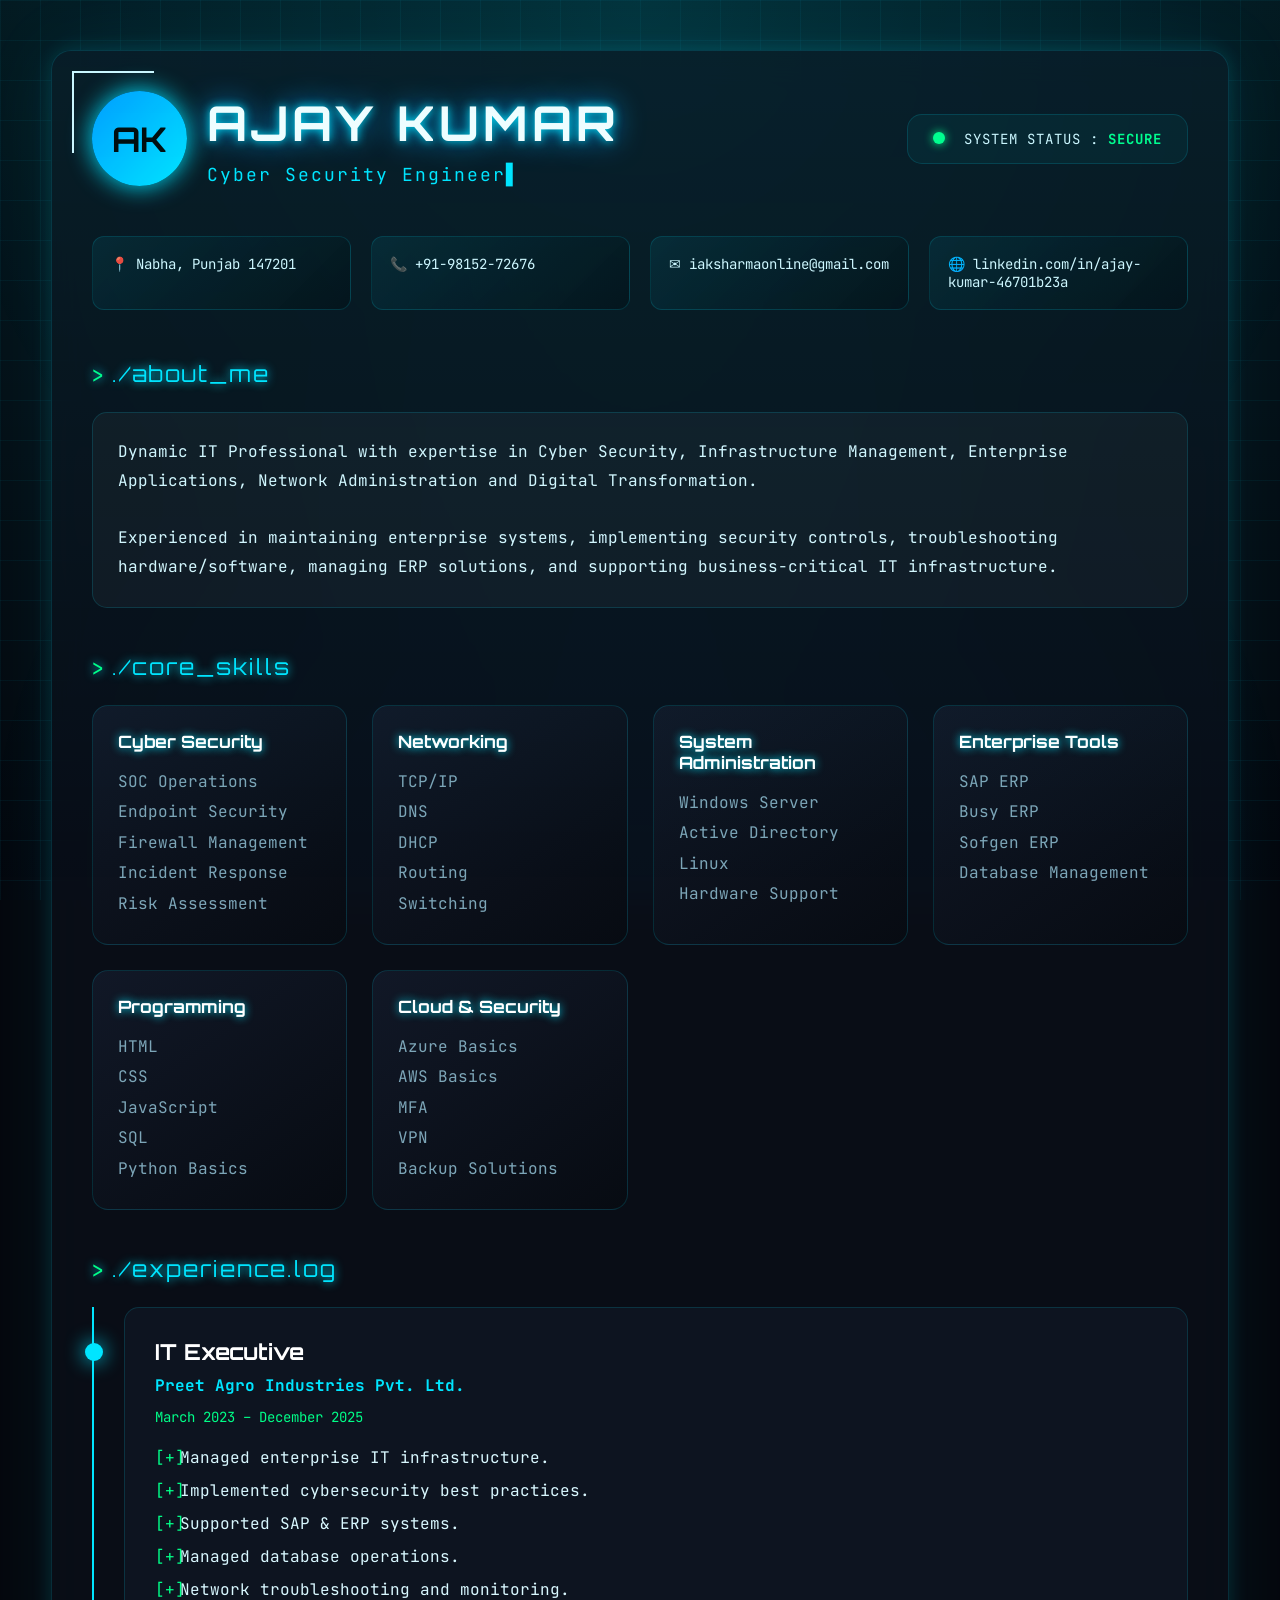
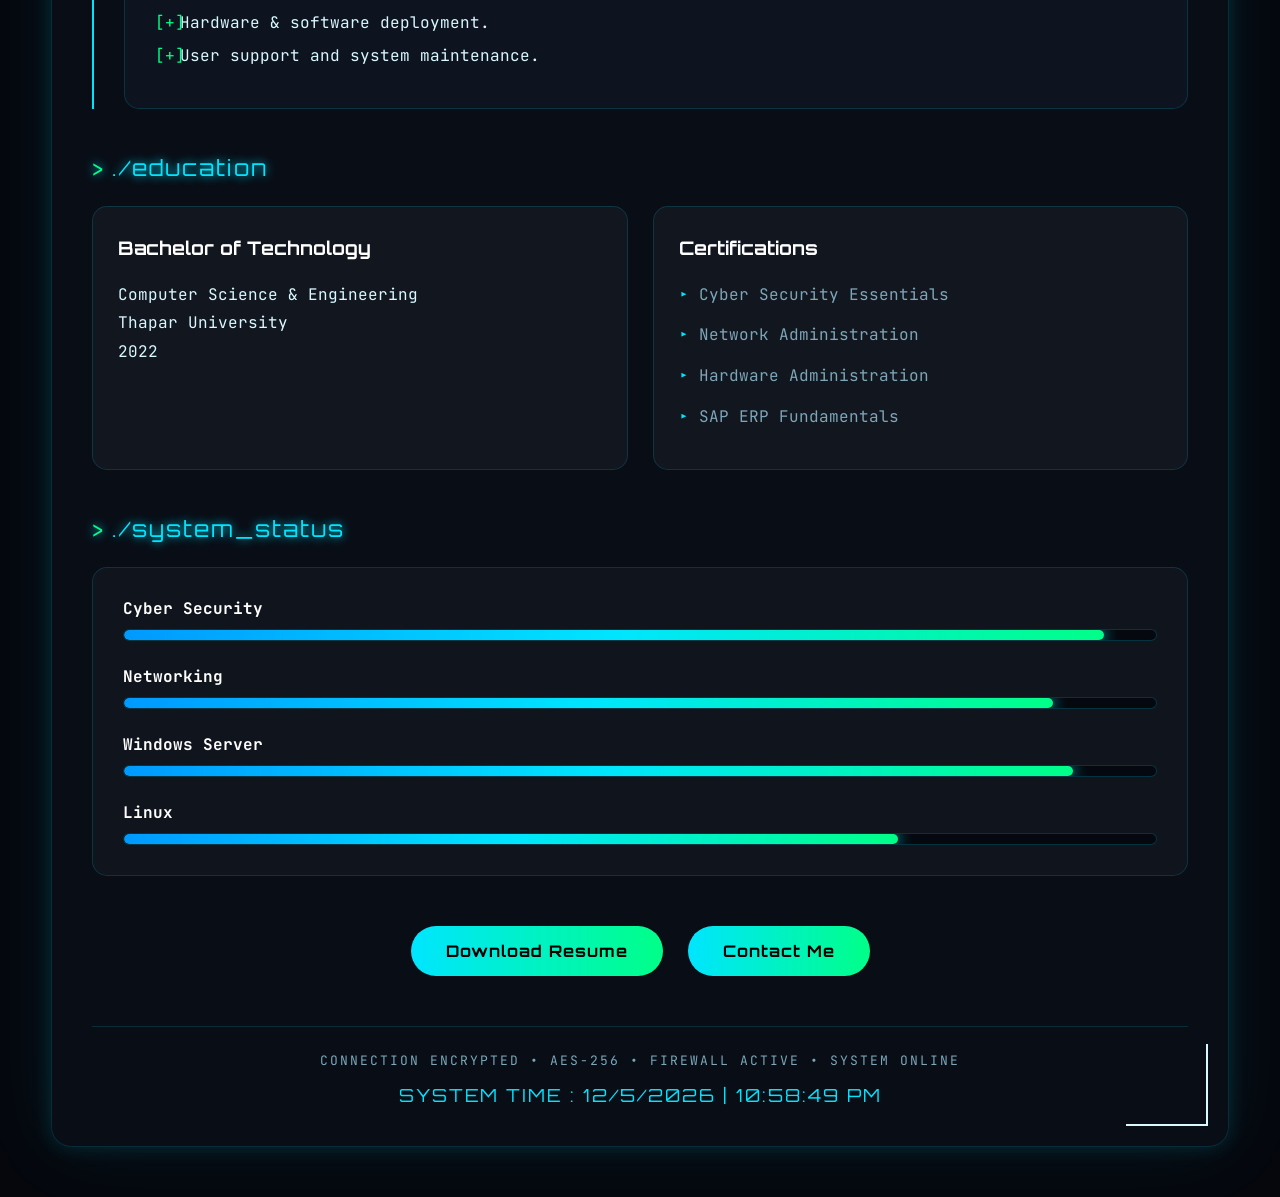
==== index.html @ 98487a0b "Rename Akwebsite.html to index.html" ====
<!DOCTYPE html>
<html lang="en">

<head>
    <meta charset="UTF-8">
    <meta name="viewport" content="width=device-width, initial-scale=1.0">

    <title>Ajay Kumar | Cyber Security Portfolio</title>

    <link rel="preconnect" href="https://fonts.googleapis.com">
    <link rel="preconnect" href="https://fonts.gstatic.com" crossorigin>

    <link href="https://fonts.googleapis.com/css2?family=Orbitron:wght@400;600;700;800&family=JetBrains+Mono:wght@300;400;500;700&display=swap"
        rel="stylesheet">

    <link rel="stylesheet" href="style.css">
</head>

<body>

    <div class="grid-bg"></div>

    <div class="scanline"></div>

    <div class="container">

        <!-- Header -->

        <header>

            <div class="profile">

                <div class="avatar">
                    AK
                </div>

                <div>

                    <h1>AJAY KUMAR</h1>

                    <h2 class="typing">
                        Cyber Security Engineer | System Administrator | IT Professional
                    </h2>

                </div>

            </div>

            <div class="status">

                <span class="online"></span>

                SYSTEM STATUS :
                <span class="secure">
                    SECURE
                </span>

            </div>

        </header>

        <!-- Contact -->

        <section class="contact">

            <div class="card">
                📍 Nabha, Punjab 147201
            </div>

            <div class="card">
                📞 +91-98152-72676
            </div>

            <div class="card">
                ✉ iaksharmaonline@gmail.com
            </div>

            <div class="card">
                🌐 linkedin.com/in/ajay-kumar-46701b23a
            </div>

        </section>

        <!-- About -->

        <section>

            <div class="section-title">

                > ./about_me

            </div>

            <div class="glass">

                <p>

                    Dynamic IT Professional with expertise in Cyber Security,
                    Infrastructure Management, Enterprise Applications,
                    Network Administration and Digital Transformation.

                </p>

                <br>

                <p>

                    Experienced in maintaining enterprise systems,
                    implementing security controls,
                    troubleshooting hardware/software,
                    managing ERP solutions,
                    and supporting business-critical IT infrastructure.

                </p>

            </div>

        </section>

        <!-- Skills -->

        <section>

            <div class="section-title">

                > ./core_skills

            </div>

            <div class="skills">

                <div class="skill-box">

                    <h3>Cyber Security</h3>

                    <p>

                        SOC Operations<br>
                        Endpoint Security<br>
                        Firewall Management<br>
                        Incident Response<br>
                        Risk Assessment

                    </p>

                </div>

                <div class="skill-box">

                    <h3>Networking</h3>

                    <p>

                        TCP/IP<br>
                        DNS<br>
                        DHCP<br>
                        Routing<br>
                        Switching

                    </p>

                </div>

                <div class="skill-box">

                    <h3>System Administration</h3>

                    <p>

                        Windows Server<br>
                        Active Directory<br>
                        Linux<br>
                        Hardware Support

                    </p>

                </div>

                <div class="skill-box">

                    <h3>Enterprise Tools</h3>

                    <p>

                        SAP ERP<br>
                        Busy ERP<br>
                        Sofgen ERP<br>
                        Database Management

                    </p>

                </div>

                <div class="skill-box">

                    <h3>Programming</h3>

                    <p>

                        HTML<br>
                        CSS<br>
                        JavaScript<br>
                        SQL<br>
                        Python Basics

                    </p>

                </div>

                <div class="skill-box">

                    <h3>Cloud & Security</h3>

                    <p>

                        Azure Basics<br>
                        AWS Basics<br>
                        MFA<br>
                        VPN<br>
                        Backup Solutions

                    </p>

                </div>

            </div>

        </section>

        <!-- Experience -->

        <section>

            <div class="section-title">

                > ./experience.log

            </div>

            <div class="timeline">

                <div class="timeline-box">

                    <h3>
                        IT Executive
                    </h3>

                    <h4>
                        Preet Agro Industries Pvt. Ltd.
                    </h4>

                    <span>
                        March 2023 – December 2025
                    </span>

                    <ul>

                        <li>
                            Managed enterprise IT infrastructure.
                        </li>

                        <li>
                            Implemented cybersecurity best practices.
                        </li>

                        <li>
                            Supported SAP & ERP systems.
                        </li>

                        <li>
                            Managed database operations.
                        </li>

                        <li>
                            Network troubleshooting and monitoring.
                        </li>

                        <li>
                            Hardware & software deployment.
                        </li>

                        <li>
                            User support and system maintenance.
                        </li>

                    </ul>

                </div>

            </div>

        </section>

        <!-- Education -->

        <section>

            <div class="section-title">

                > ./education

            </div>

            <div class="edu-grid">

                <div class="glass">

                    <h3>

                        Bachelor of Technology

                    </h3>

                    <p>

                        Computer Science & Engineering

                    </p>

                    <p>

                        Thapar University

                    </p>

                    <p>

                        2022

                    </p>

                </div>

                <div class="glass">

                    <h3>

                        Certifications

                    </h3>

                    <ul>

                        <li>
                            Cyber Security Essentials
                        </li>

                        <li>
                            Network Administration
                        </li>

                        <li>
                            Hardware Administration
                        </li>

                        <li>
                            SAP ERP Fundamentals
                        </li>

                    </ul>

                </div>

            </div>

        </section>

        <!-- Progress -->

        <section>

            <div class="section-title">

                > ./system_status

            </div>

            <div class="progress-box">

                <div class="progress-item">

                    <span>Cyber Security</span>

                    <div class="bar">
                        <div class="fill w95"></div>
                    </div>

                </div>

                <div class="progress-item">

                    <span>Networking</span>

                    <div class="bar">
                        <div class="fill w90"></div>
                    </div>

                </div>

                <div class="progress-item">

                    <span>Windows Server</span>

                    <div class="bar">
                        <div class="fill w92"></div>
                    </div>

                </div>

                <div class="progress-item">

                    <span>Linux</span>

                    <div class="bar">
                        <div class="fill w75"></div>
                    </div>

                </div>

            </div>

        </section>

        <!-- Buttons -->

        <section class="buttons">

            <a href="F:\AK\website\Akresume.jpeg" class="btn">
                Download Resume
            </a>

            <a href="mailto:iaksharmaonline@gmail.com" class="btn">
                Contact Me
            </a>

        </section>

        <!-- Footer -->

        <footer>

            <p>

                CONNECTION ENCRYPTED • AES-256 • FIREWALL ACTIVE • SYSTEM ONLINE

            </p>

            <div id="clock">

                Loading...

            </div>

        </footer>

    </div>

    <script src="script.js"></script>

</body>

</html>
---- style.css ----
/* ===============================
   CYBER SECURITY PORTFOLIO
   PART 2A
================================= */

@import url('https://fonts.googleapis.com/css2?family=Orbitron:wght@400;600;700;800&family=JetBrains+Mono:wght@300;400;500;700&display=swap');

:root{

--bg:#05070d;
--bg2:#090d15;
--panel:#0f1622;
--panel2:#111b2d;

--cyan:#00e5ff;
--blue:#0099ff;
--green:#00ff88;
--red:#ff3b5f;
--yellow:#ffd54a;

--text:#d9f8ff;
--text2:#7da6b8;

--border:rgba(0,229,255,.15);

}

*{

margin:0;
padding:0;
box-sizing:border-box;

}

html{

scroll-behavior:smooth;

}

body{

background:var(--bg);

font-family:'JetBrains Mono',monospace;

color:var(--text);

overflow-x:hidden;

}

/*=========================
BACKGROUND GRID
=========================*/

.grid-bg{

position:fixed;

top:0;
left:0;

width:100%;
height:100%;

background-image:

linear-gradient(rgba(0,229,255,.05) 1px, transparent 1px),

linear-gradient(90deg, rgba(0,229,255,.05) 1px, transparent 1px);

background-size:40px 40px;

z-index:-2;

}

/*=========================
GLOW EFFECT
=========================*/

.grid-bg::before{

content:"";

position:absolute;

width:100%;
height:100%;

background:

radial-gradient(circle at top,#00e5ff22,transparent 65%),

radial-gradient(circle at bottom,#0099ff22,transparent 60%);

animation:pulse 8s ease infinite;

}

@keyframes pulse{

0%{

opacity:.3;

}

50%{

opacity:.8;

}

100%{

opacity:.3;

}

}

/*=========================
SCAN LINE
=========================*/

.scanline{

position:fixed;

top:-100%;

left:0;

width:100%;

height:200%;

background:

linear-gradient(

transparent,

rgba(0,229,255,.08),

transparent

);

animation:scan 6s linear infinite;

pointer-events:none;

z-index:999;

}

@keyframes scan{

100%{

transform:translateY(100%);

}

}

/*=========================
CONTAINER
=========================*/

.container{

width:92%;

max-width:1200px;

margin:50px auto;

padding:40px;

background:rgba(10,15,25,.80);

backdrop-filter:blur(18px);

border:1px solid var(--border);

border-radius:20px;

box-shadow:

0 0 20px rgba(0,229,255,.15),

0 0 80px rgba(0,229,255,.08);

}

/*=========================
HEADER
=========================*/

header{

display:flex;

justify-content:space-between;

align-items:center;

flex-wrap:wrap;

gap:20px;

margin-bottom:50px;

}

.profile{

display:flex;

align-items:center;

gap:20px;

}

.avatar{

width:95px;

height:95px;

border-radius:50%;

background:linear-gradient(135deg,#0099ff,#00e5ff);

display:flex;

align-items:center;

justify-content:center;

font-family:'Orbitron';

font-size:34px;

font-weight:bold;

color:#000;

box-shadow:

0 0 25px #00e5ff;

}

h1{

font-family:'Orbitron';

font-size:48px;

letter-spacing:4px;

color:white;

text-shadow:

0 0 10px #00e5ff,

0 0 30px #0099ff;

}

.typing{

margin-top:10px;

font-size:18px;

font-weight:400;

color:var(--cyan);

letter-spacing:2px;

}

.typing::after{

content:"▋";

animation:blink .8s infinite;

}

@keyframes blink{

50%{

opacity:0;

}

}
/*=========================
STATUS PANEL
=========================*/

.status{

padding:15px 25px;

border:1px solid var(--border);

border-radius:15px;

background:rgba(0,229,255,.05);

font-size:14px;

letter-spacing:1px;

}

.online{

display:inline-block;

width:12px;

height:12px;

background:var(--green);

border-radius:50%;

margin-right:10px;

box-shadow:

0 0 10px var(--green);

animation:statusPulse 1.5s infinite;

}

@keyframes statusPulse{

50%{

opacity:.3;

}

}

.secure{

color:var(--green);

font-weight:bold;

}


/*=========================
CONTACT SECTION
=========================*/

.contact{

display:grid;

grid-template-columns:

repeat(auto-fit,minmax(220px,1fr));

gap:20px;

margin-bottom:50px;

}


.card{

padding:18px;

background:

linear-gradient(

135deg,

rgba(0,229,255,.08),

rgba(0,0,0,.3)

);

border:1px solid var(--border);

border-radius:12px;

transition:.4s;

font-size:14px;

}


.card:hover{

transform:translateY(-5px);

border-color:var(--cyan);

box-shadow:

0 0 20px rgba(0,229,255,.35);

color:white;

}


/*=========================
SECTION TITLE
=========================*/

.section-title{

font-family:'Orbitron';

font-size:22px;

color:var(--cyan);

margin:45px 0 25px;

letter-spacing:2px;

text-shadow:

0 0 10px var(--cyan);

}


.section-title::first-letter{

color:var(--green);

}


/*=========================
GLASS BOX
=========================*/

.glass{

background:

rgba(255,255,255,.04);

border:

1px solid var(--border);

padding:25px;

border-radius:15px;

line-height:1.8;

transition:.4s;

}


.glass:hover{

background:

rgba(0,229,255,.06);

box-shadow:

0 0 25px rgba(0,229,255,.18);

}


/*=========================
SKILLS GRID
=========================*/


.skills{

display:grid;

grid-template-columns:

repeat(auto-fit,minmax(250px,1fr));

gap:25px;

}


.skill-box{

background:

linear-gradient(

145deg,

#111827,

#070b12

);

padding:25px;

border-radius:16px;

border:

1px solid var(--border);

position:relative;

overflow:hidden;

transition:.4s;

}


.skill-box::before{

content:"";

position:absolute;

top:0;

left:-100%;

width:100%;

height:2px;

background:

linear-gradient(

90deg,

transparent,

var(--cyan),

transparent

);

transition:.5s;

}


.skill-box:hover::before{

left:100%;

}


.skill-box:hover{

transform:translateY(-8px);

box-shadow:

0 0 30px rgba(0,229,255,.25);

}


.skill-box h3{

font-family:'Orbitron';

font-size:17px;

color:white;

margin-bottom:15px;

text-shadow:

0 0 8px var(--cyan);

}


.skill-box p{

color:var(--text2);

line-height:1.9;

}


/*=========================
EXPERIENCE TIMELINE
=========================*/


.timeline{

border-left:

2px solid var(--cyan);

padding-left:30px;

}


.timeline-box{

background:

rgba(15,22,34,.9);

padding:30px;

border-radius:15px;

border:

1px solid var(--border);

position:relative;

}


.timeline-box::before{

content:"";

position:absolute;

left:-40px;

top:35px;

width:18px;

height:18px;

background:var(--cyan);

border-radius:50%;

box-shadow:

0 0 20px var(--cyan);

}


.timeline-box h3{

font-family:'Orbitron';

font-size:22px;

color:white;

}


.timeline-box h4{

color:var(--cyan);

margin:10px 0;

}


.timeline-box span{

color:var(--green);

font-size:14px;

}


.timeline-box ul{

margin-top:20px;

}


.timeline-box li{

margin:12px 0;

list-style:none;

padding-left:25px;

position:relative;

}


.timeline-box li::before{

content:"[+]";

position:absolute;

left:0;

color:var(--green);

}


/*=========================
EDUCATION GRID
=========================*/


.edu-grid{

display:grid;

grid-template-columns:

repeat(auto-fit,minmax(300px,1fr));

gap:25px;

}


.edu-grid h3{

font-family:'Orbitron';

color:white;

margin-bottom:15px;

}


.edu-grid li{

list-style:none;

margin:12px 0;

color:var(--text2);

}


.edu-grid li::before{

content:"▸ ";

color:var(--cyan);

}
/*=========================
SYSTEM STATUS BARS
=========================*/

.progress-box{

display:grid;

gap:25px;

background:

rgba(255,255,255,.03);

padding:30px;

border-radius:15px;

border:1px solid var(--border);

}


.progress-item span{

display:block;

margin-bottom:10px;

color:white;

font-weight:bold;

}


.bar{

width:100%;

height:12px;

background:#05080f;

border-radius:20px;

overflow:hidden;

border:1px solid rgba(0,229,255,.2);

}


.fill{

height:100%;

background:

linear-gradient(

90deg,

#0099ff,

#00e5ff,

#00ff88

);

box-shadow:

0 0 15px var(--cyan);

border-radius:20px;

animation:load 2s ease;

}


.w95{

width:95%;

}


.w90{

width:90%;

}


.w92{

width:92%;

}


.w75{

width:75%;

}


@keyframes load{

from{

width:0;

}

}



/*=========================
BUTTONS
=========================*/


.buttons{

display:flex;

justify-content:center;

gap:25px;

margin:50px 0;

flex-wrap:wrap;

}


.btn{

padding:15px 35px;

border-radius:30px;

text-decoration:none;

font-family:'Orbitron';

letter-spacing:1px;

color:#000;

background:

linear-gradient(

90deg,

var(--cyan),

var(--green)

);

transition:.4s;

font-weight:bold;

position:relative;

overflow:hidden;

}


.btn:hover{

transform:translateY(-5px);

box-shadow:

0 0 20px var(--cyan),

0 0 40px var(--green);

}



/*=========================
FOOTER
=========================*/


footer{

margin-top:40px;

padding-top:25px;

border-top:

1px solid var(--border);

text-align:center;

color:var(--text2);

letter-spacing:2px;

font-size:13px;

}


#clock{

margin-top:15px;

color:var(--cyan);

font-family:'Orbitron';

font-size:18px;

}


/*=========================
CYBER CORNER EFFECT
=========================*/


.container::before,

.container::after{

content:"";

position:absolute;

width:80px;

height:80px;

border-color:var(--cyan);

}


.container::before{

top:20px;

left:20px;

border-top:2px solid;

border-left:2px solid;

}


.container::after{

bottom:20px;

right:20px;

border-right:2px solid;

border-bottom:2px solid;

}



/*=========================
CUSTOM SCROLLBAR
=========================*/


::-webkit-scrollbar{

width:10px;

}


::-webkit-scrollbar-track{

background:#05070d;

}


::-webkit-scrollbar-thumb{

background:

linear-gradient(

var(--cyan),

var(--blue)

);

border-radius:20px;

}



/*=========================
MOBILE RESPONSIVE
=========================*/


@media(max-width:900px){


.container{

width:95%;

padding:25px;

margin:25px auto;

}


header{

flex-direction:column;

align-items:flex-start;

}


.profile{

flex-direction:column;

align-items:flex-start;

}


h1{

font-size:34px;

}


.typing{

font-size:14px;

}


.timeline{

padding-left:20px;

}



}



@media(max-width:600px){


.avatar{

width:75px;

height:75px;

font-size:25px;

}


h1{

font-size:28px;

letter-spacing:2px;

}


.section-title{

font-size:17px;

}


.card{

font-size:13px;

}


.skill-box{

padding:20px;

}


.btn{

width:100%;

text-align:center;

}


.timeline-box{

padding:20px;

}


.timeline-box::before{

left:-31px;

}



}



/*=========================
CYBER TEXT EFFECT
=========================*/


h1:hover{

animation:glitch .3s infinite;

}


@keyframes glitch{


0%{

transform:translate(0);

}


25%{

transform:translate(2px,-2px);

}


50%{

transform:translate(-2px,2px);

}


100%{

transform:translate(0);

}


}



/*=========================
SELECTION COLOR
=========================*/


::selection{

background:var(--cyan);

color:#000;

}
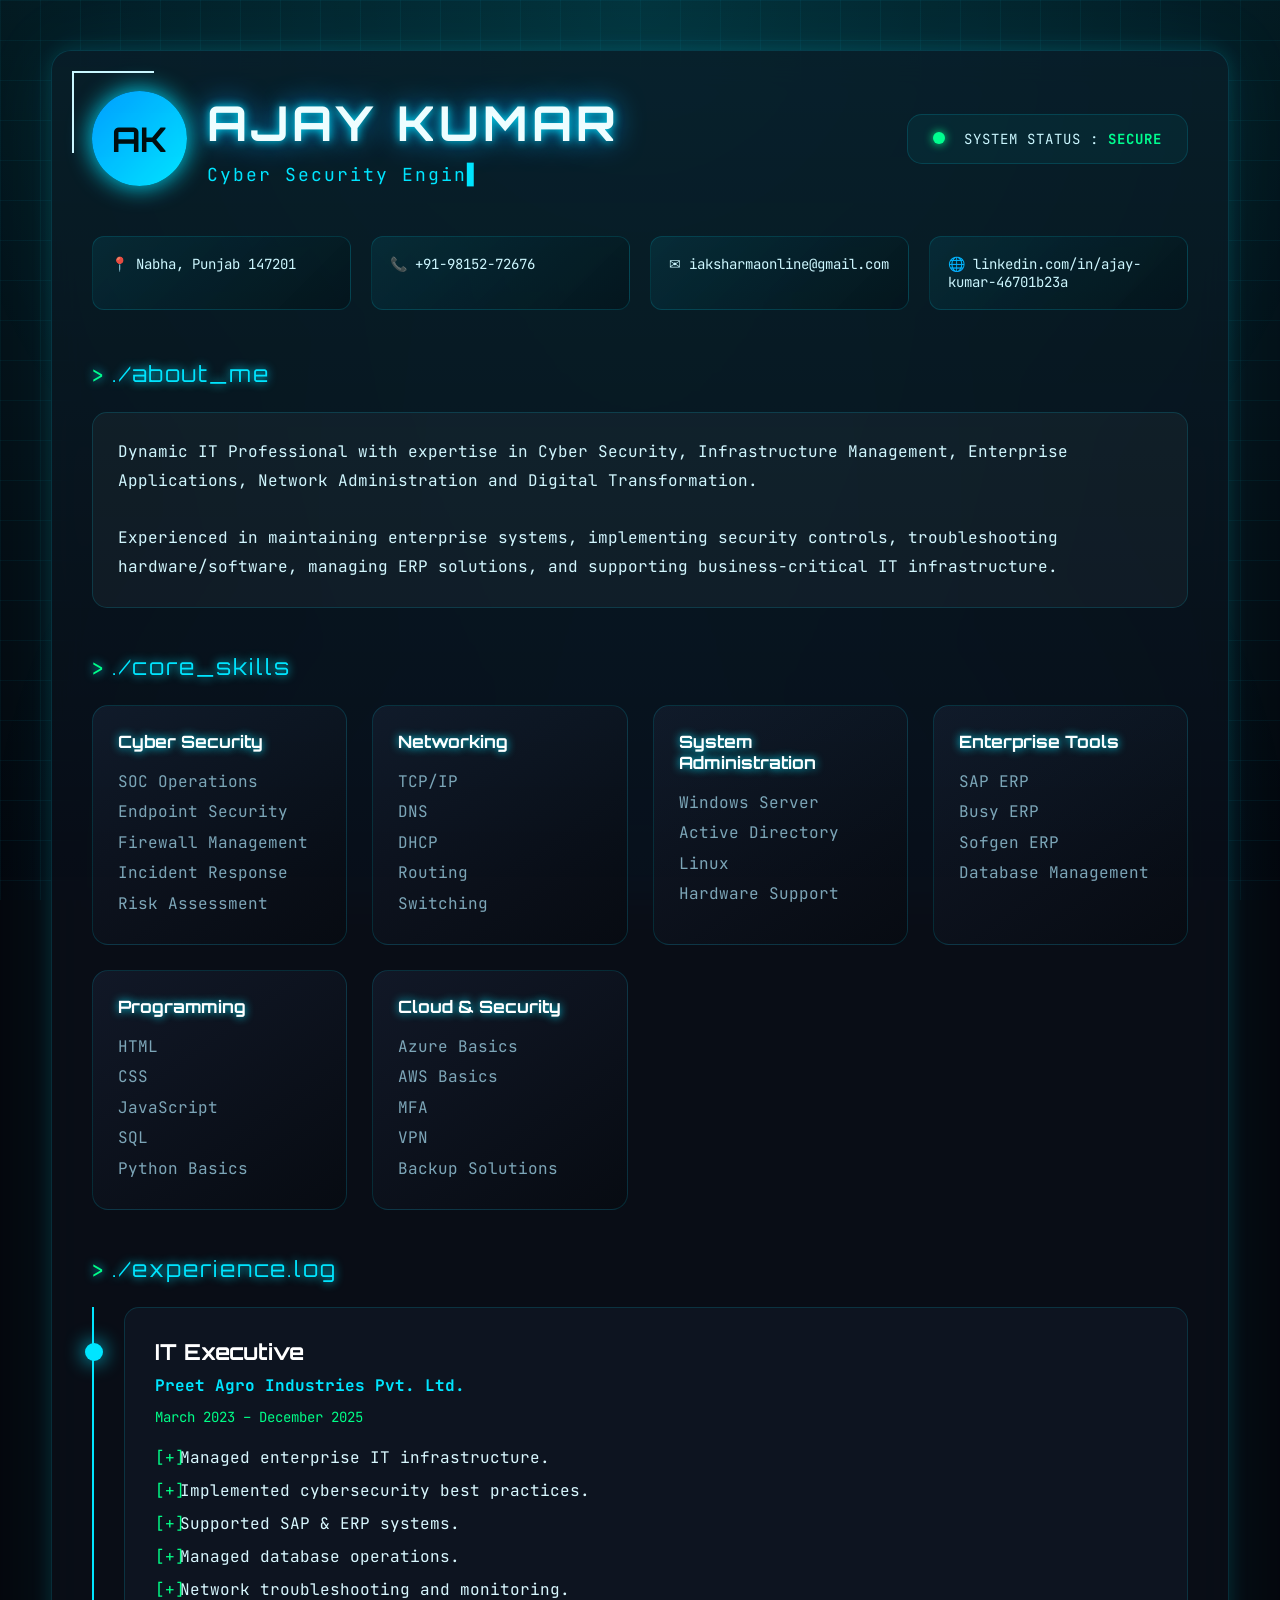
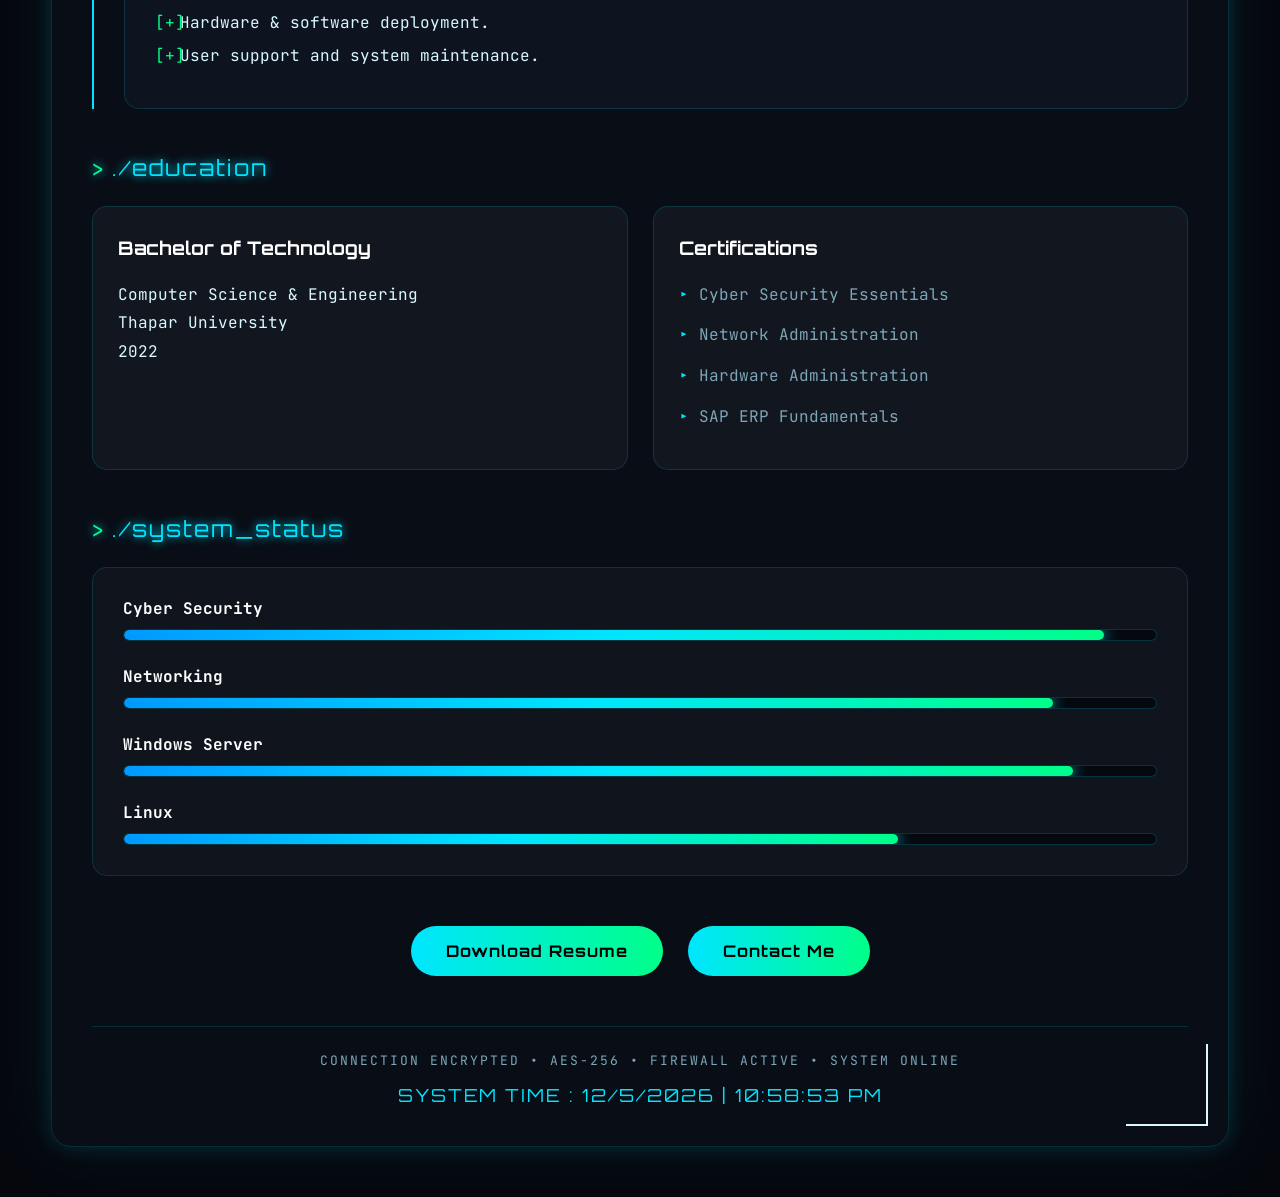
==== commit bb99a615: "Update index.html" ====
--- a/index.html
+++ b/index.html
@@ -425,7 +425,7 @@
 
         <section class="buttons">
 
-            <a href="F:\AK\website\Akresume.jpeg" class="btn">
+            <a href="Akresume.jpeg" class="btn">
                 Download Resume
             </a>
 
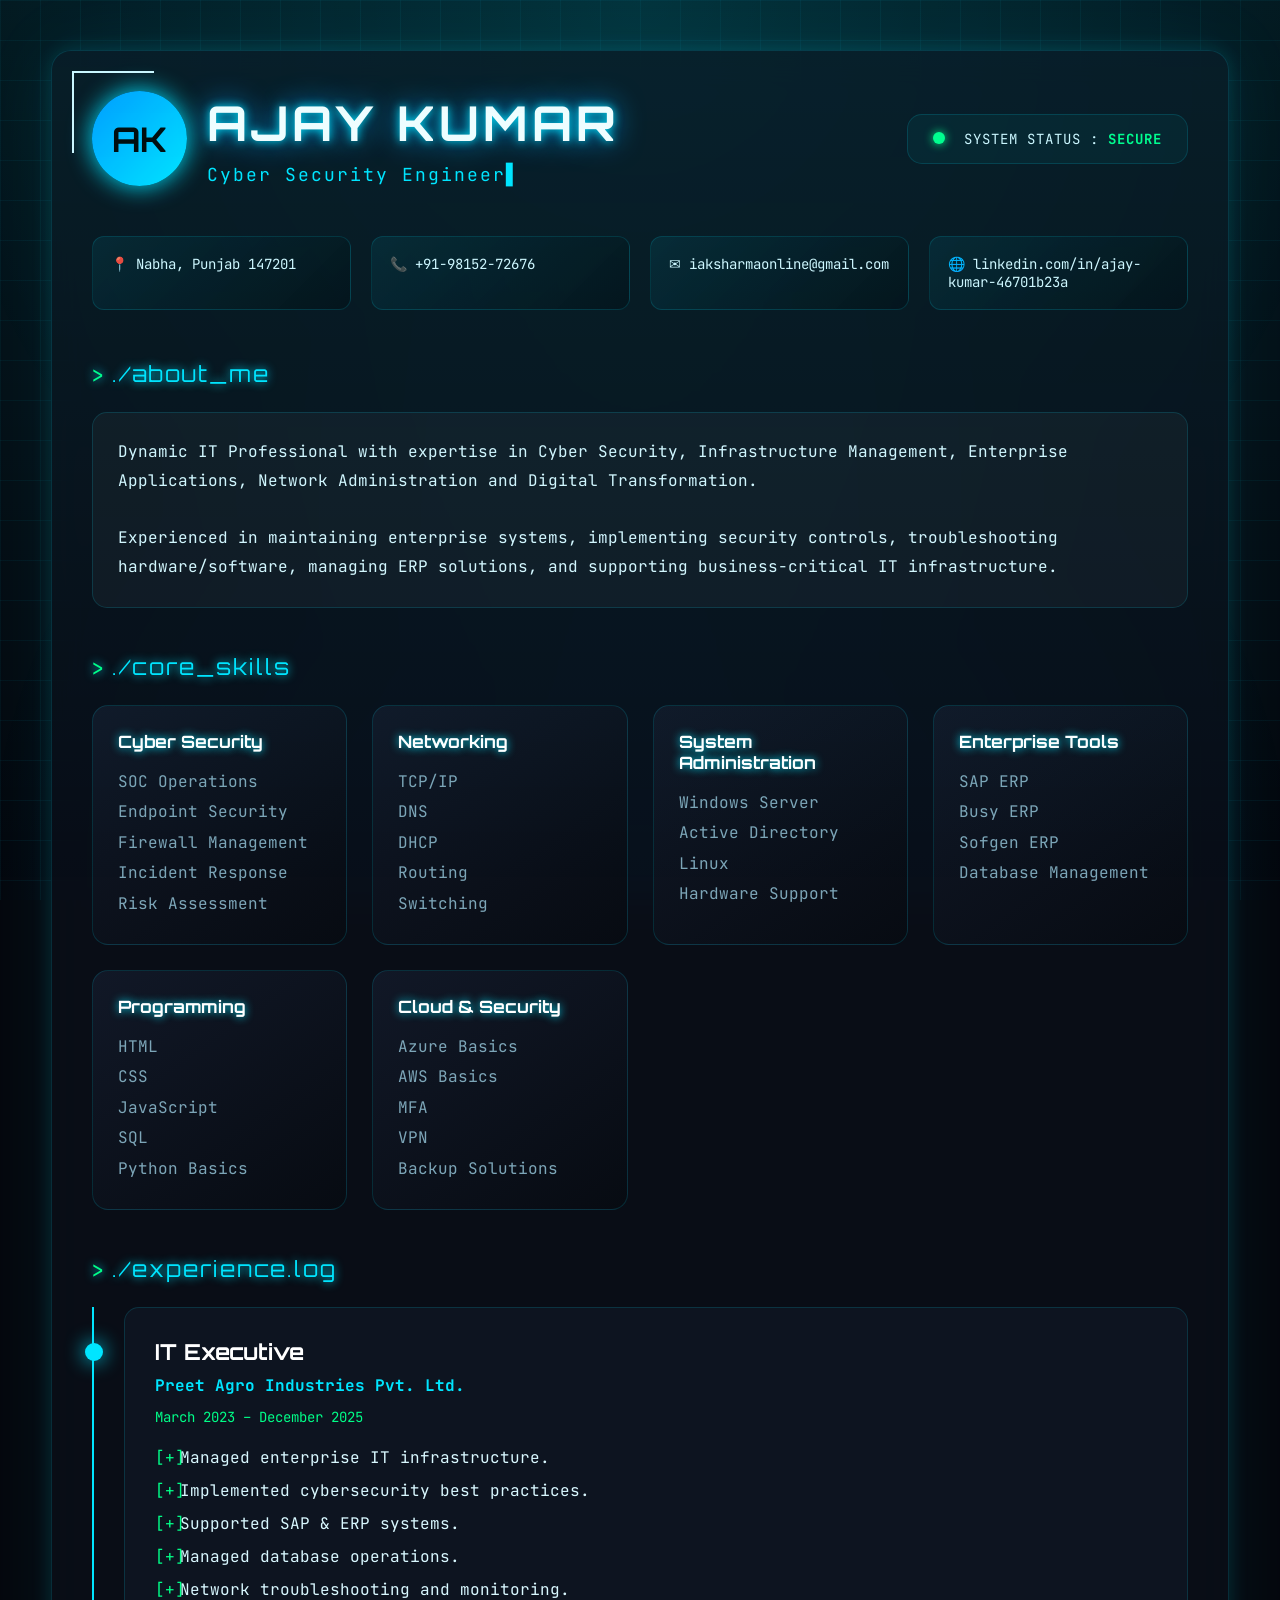
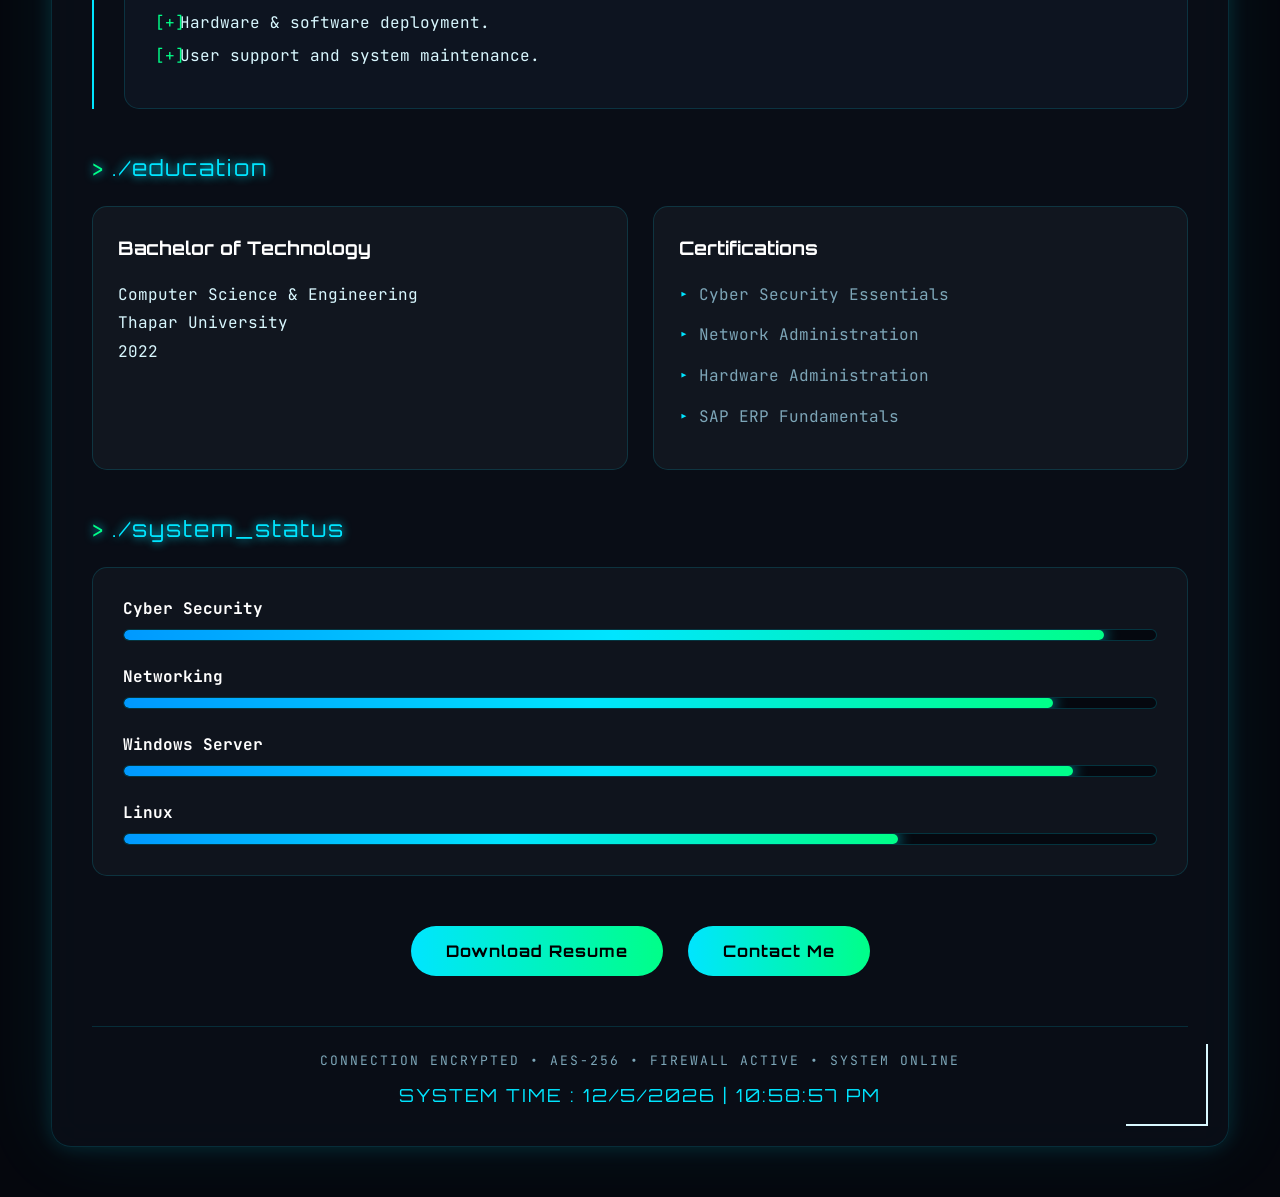
==== commit 33ebf835: "Update index.html" ====
--- a/index.html
+++ b/index.html
@@ -425,7 +425,7 @@
 
         <section class="buttons">
 
-            <a href="Akresume.jpeg" class="btn">
+            <a href="Akresume.jpeg" class="btn" target="_blank" rel="noopener noreferrer">
                 Download Resume
             </a>
 
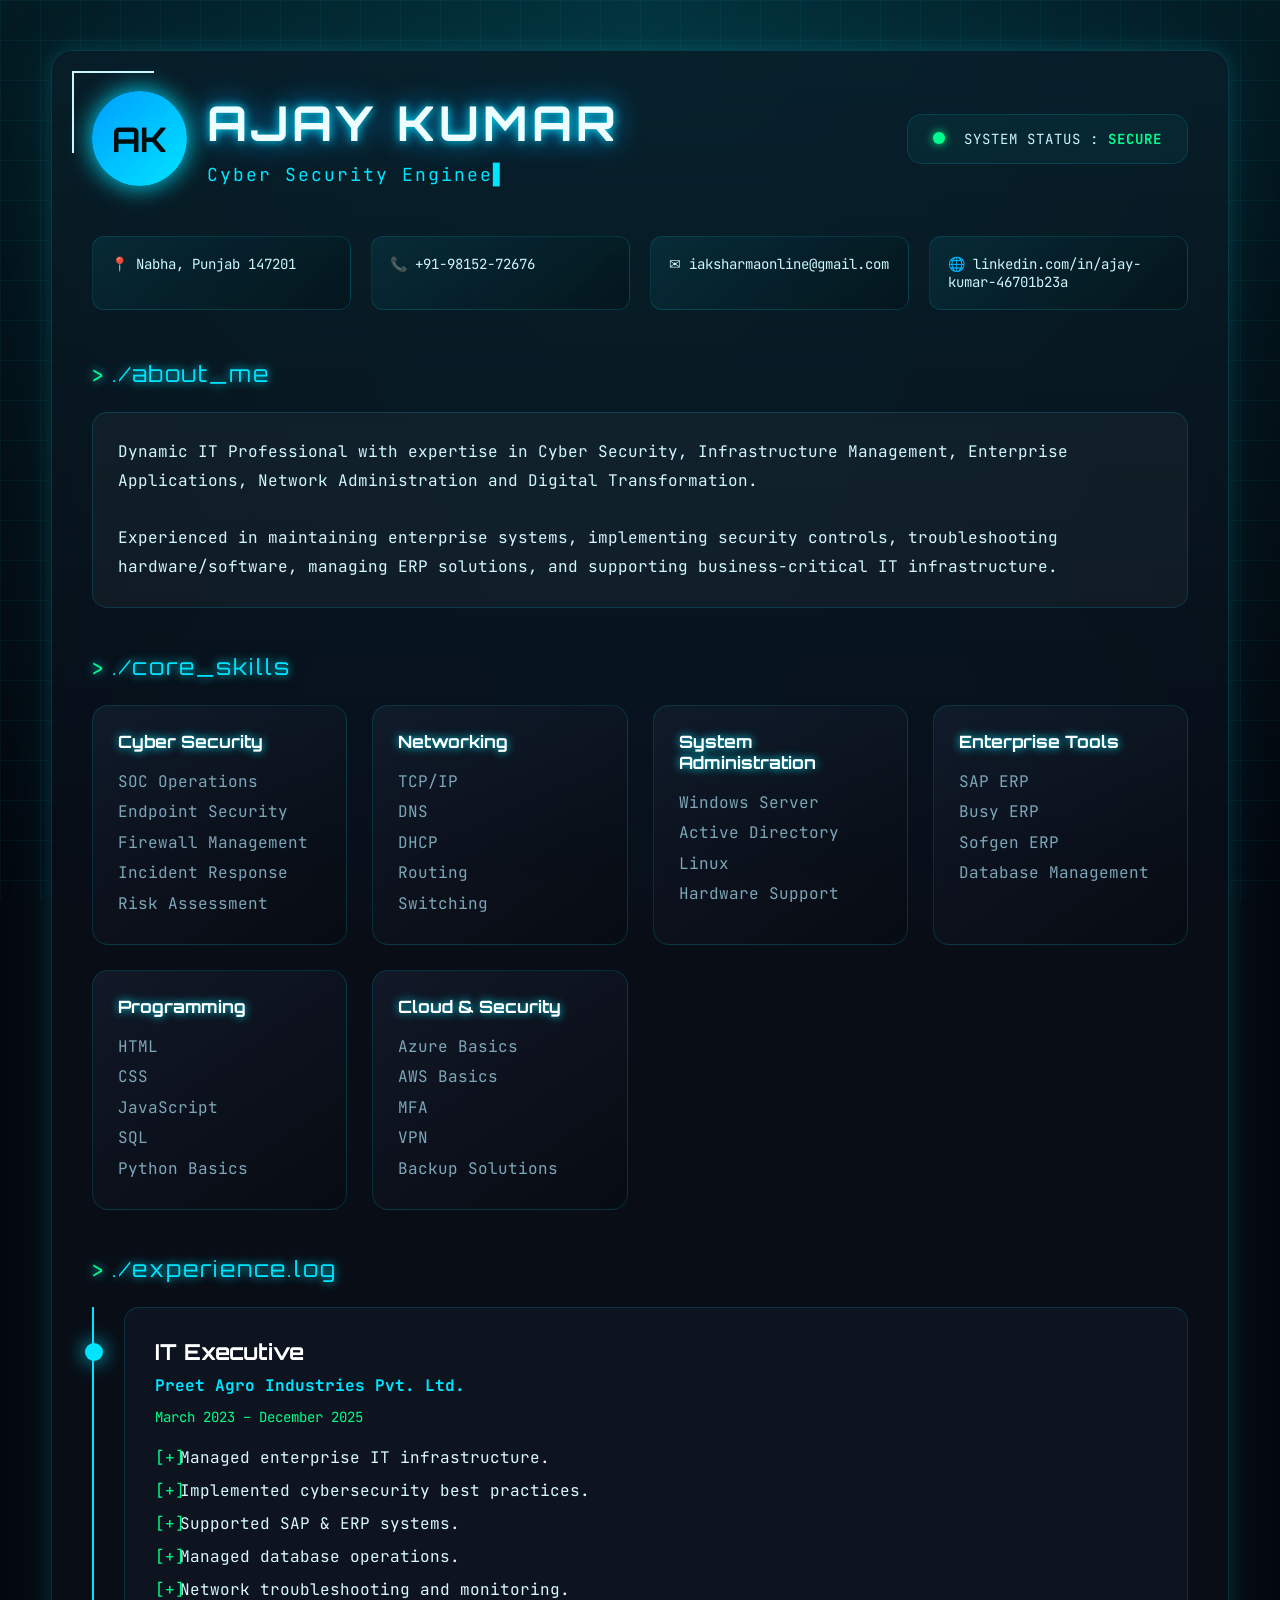
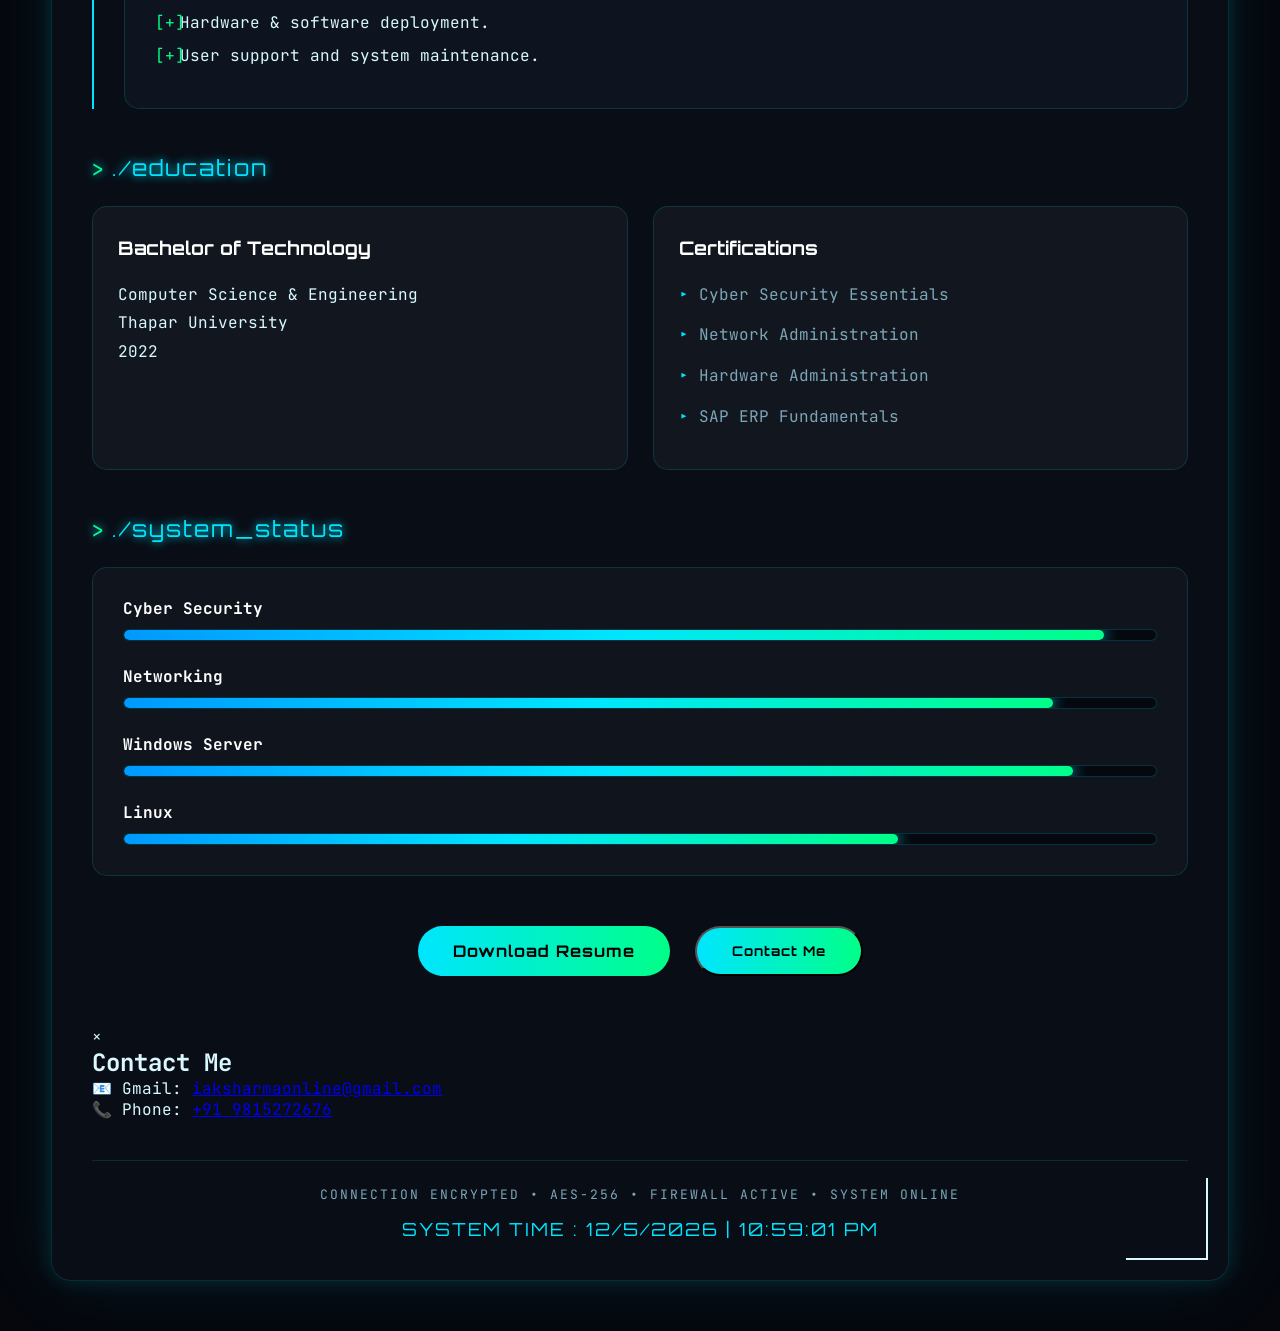
==== commit 27f08808: "Update index.html" ====
--- a/index.html
+++ b/index.html
@@ -423,18 +423,40 @@
 
         <!-- Buttons -->
 
-        <section class="buttons">
-
-            <a href="Akresume.jpeg" class="btn" target="_blank" rel="noopener noreferrer">
-                Download Resume
+       <section class="buttons">
+
+    <a href="Akresume.jpeg" class="btn" target="_blank" rel="noopener noreferrer">
+        Download Resume
+    </a>
+
+    <button class="btn" id="contactBtn">
+        Contact Me
+    </button>
+
+</section>
+        <div id="contactPopup" class="popup">
+    <div class="popup-content">
+
+        <span id="closePopup">&times;</span>
+
+        <h2>Contact Me</h2>
+
+        <p>
+            📧 Gmail:
+            <a href="mailto:iaksharmaonline@gmail.com">
+                iaksharmaonline@gmail.com
             </a>
-
-            <a href="mailto:iaksharmaonline@gmail.com" class="btn">
-                Contact Me
+        </p>
+
+        <p>
+            📞 Phone:
+            <a href="tel:+919815272676">
+                +91 9815272676
             </a>
-
-        </section>
-
+        </p>
+
+    </div>
+</div>
         <!-- Footer -->
 
         <footer>
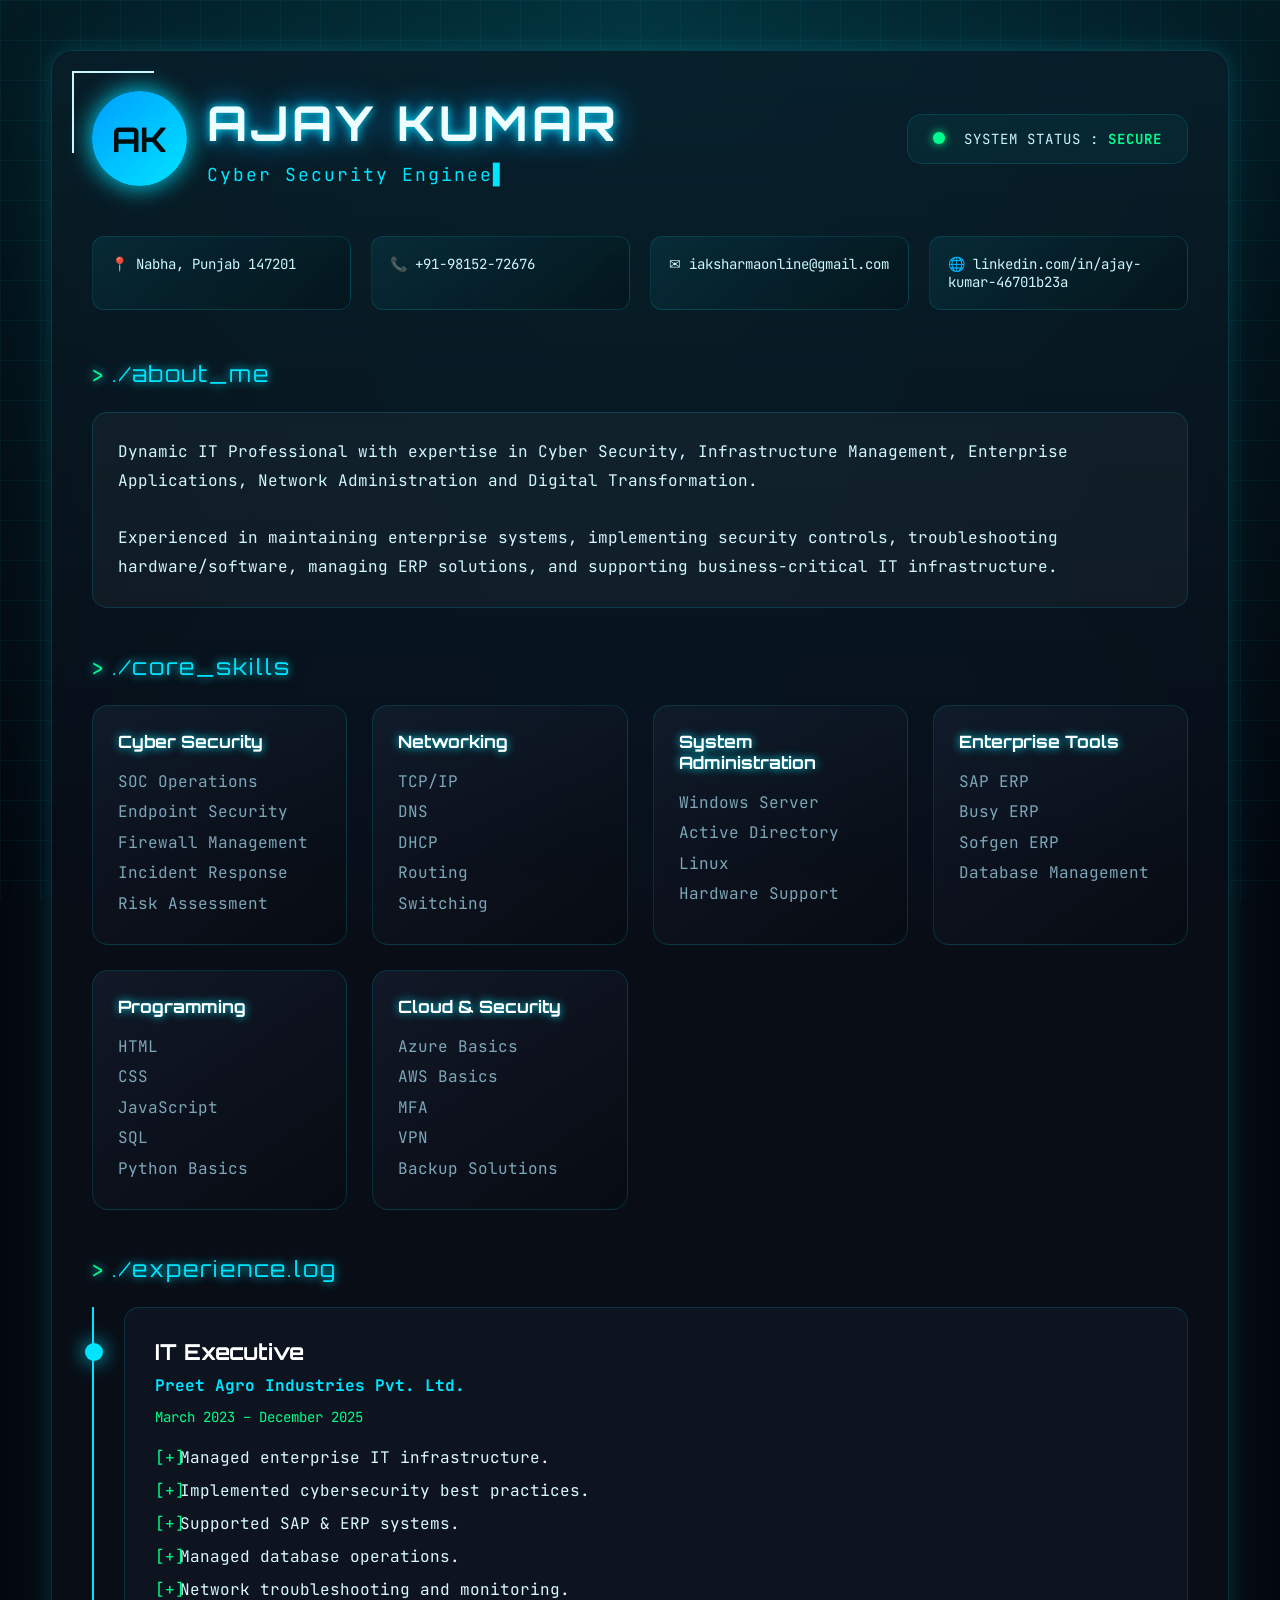
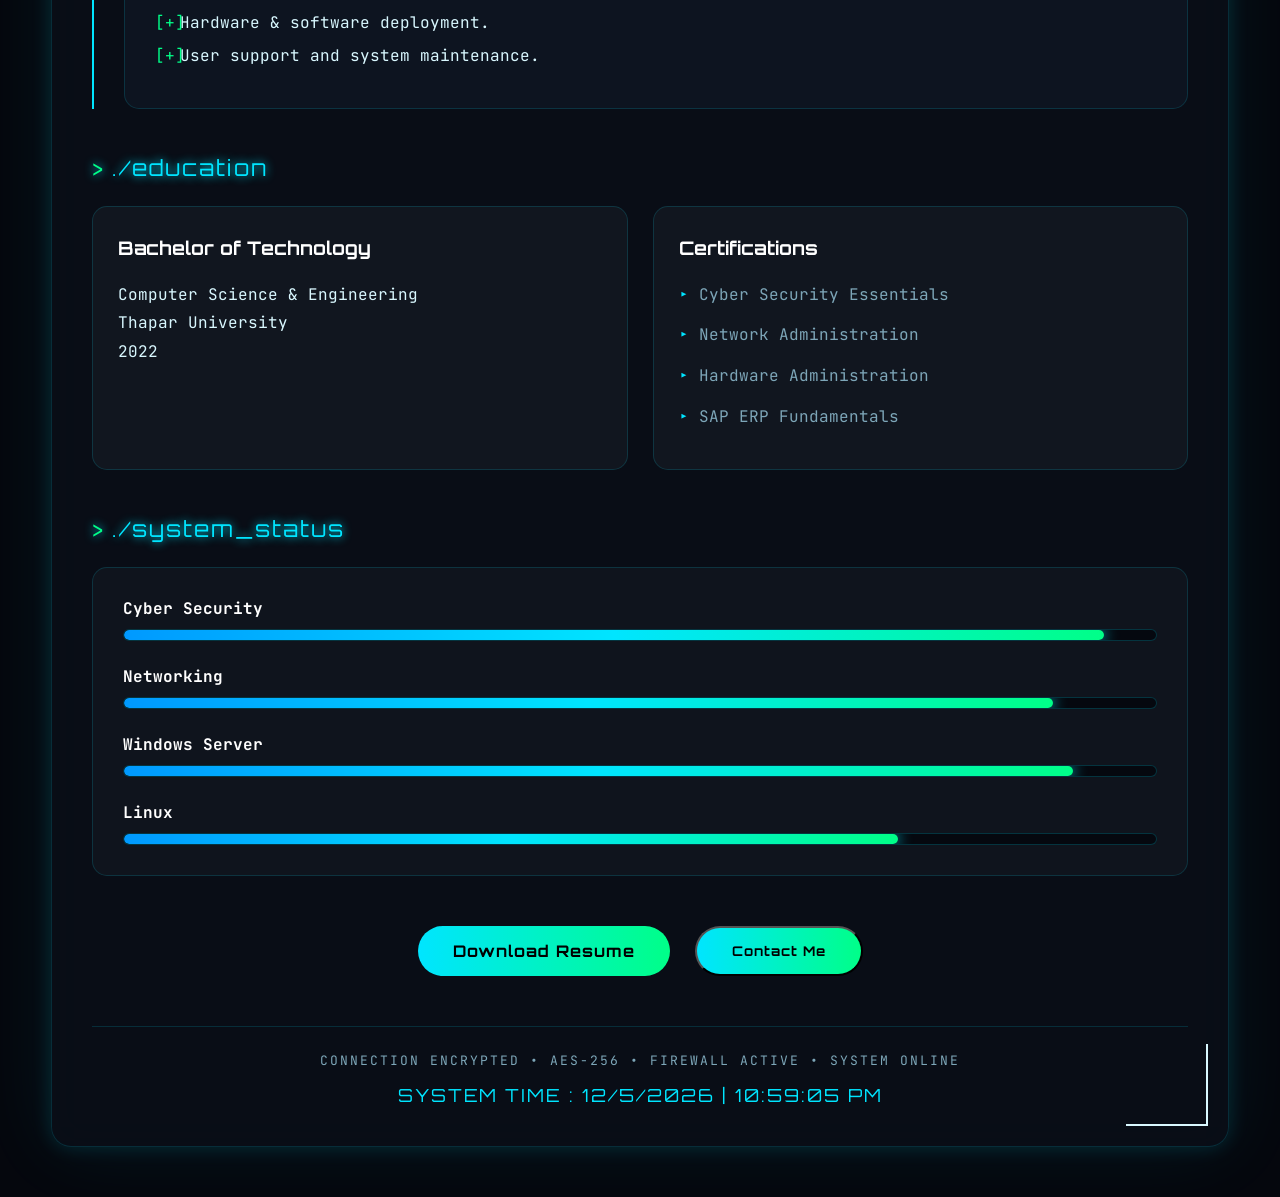
==== commit a1f91004: "Update index.html" ====
--- a/index.html
+++ b/index.html
@@ -478,7 +478,25 @@
     </div>
 
     <script src="script.js"></script>
-
+<script>
+const contactBtn = document.getElementById("contactBtn");
+const contactPopup = document.getElementById("contactPopup");
+const closePopup = document.getElementById("closePopup");
+
+contactBtn.onclick = function() {
+    contactPopup.style.display = "block";
+}
+
+closePopup.onclick = function() {
+    contactPopup.style.display = "none";
+}
+
+window.onclick = function(event) {
+    if (event.target == contactPopup) {
+        contactPopup.style.display = "none";
+    }
+}
+</script>
 </body>
 
 </html>
--- a/style.css
+++ b/style.css
@@ -427,7 +427,38 @@
 color:white;
 
 }
-
+.popup {
+    display: none;
+    position: fixed;
+    z-index: 999;
+    left: 0;
+    top: 0;
+    width: 100%;
+    height: 100%;
+    background: rgba(0,0,0,0.75);
+}
+
+.popup-content {
+    background: #111;
+    color: #00ff99;
+    width: 320px;
+    padding: 25px;
+    border-radius: 10px;
+    text-align: center;
+    margin: 15% auto;
+    border: 1px solid #00ff99;
+    box-shadow: 0 0 20px #00ff99;
+}
+
+.popup-content a {
+    color: #00ffff;
+}
+
+#closePopup {
+    float: right;
+    font-size: 28px;
+    cursor: pointer;
+}
 
 /*=========================
 SECTION TITLE
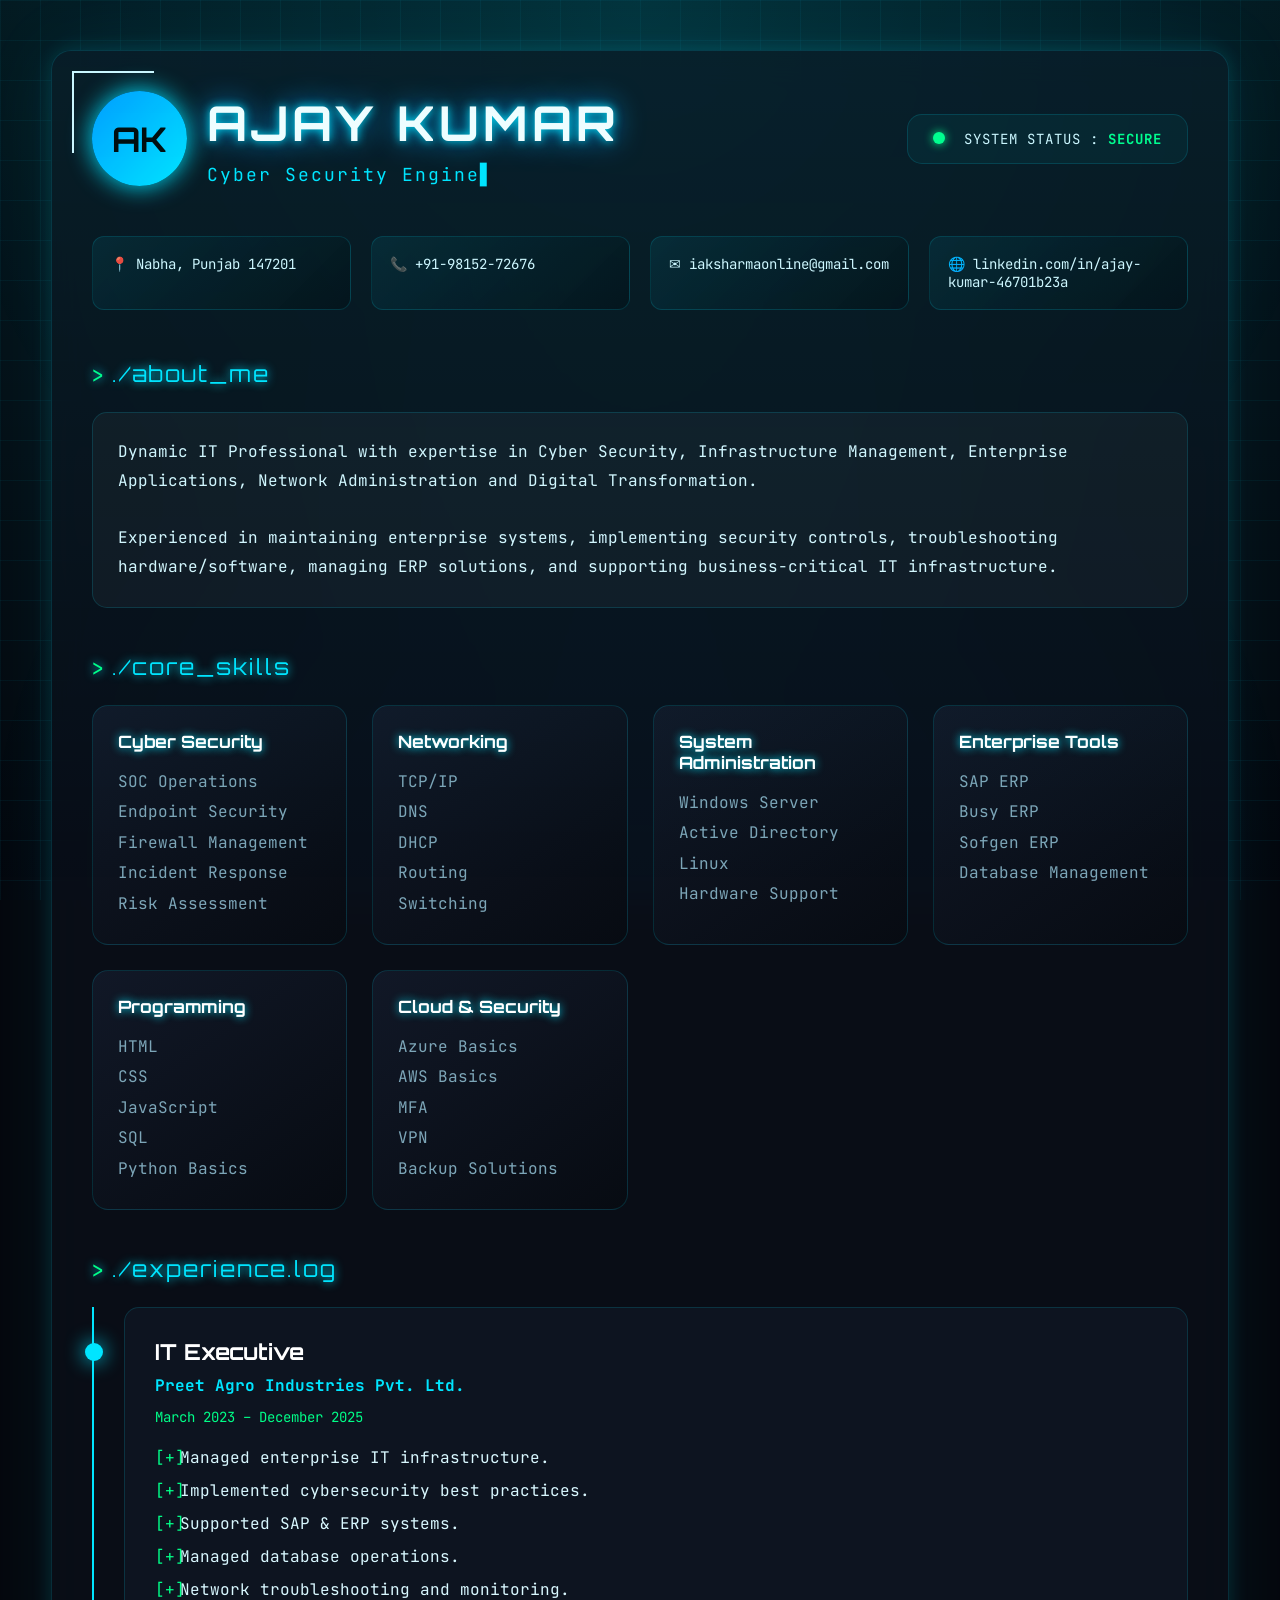
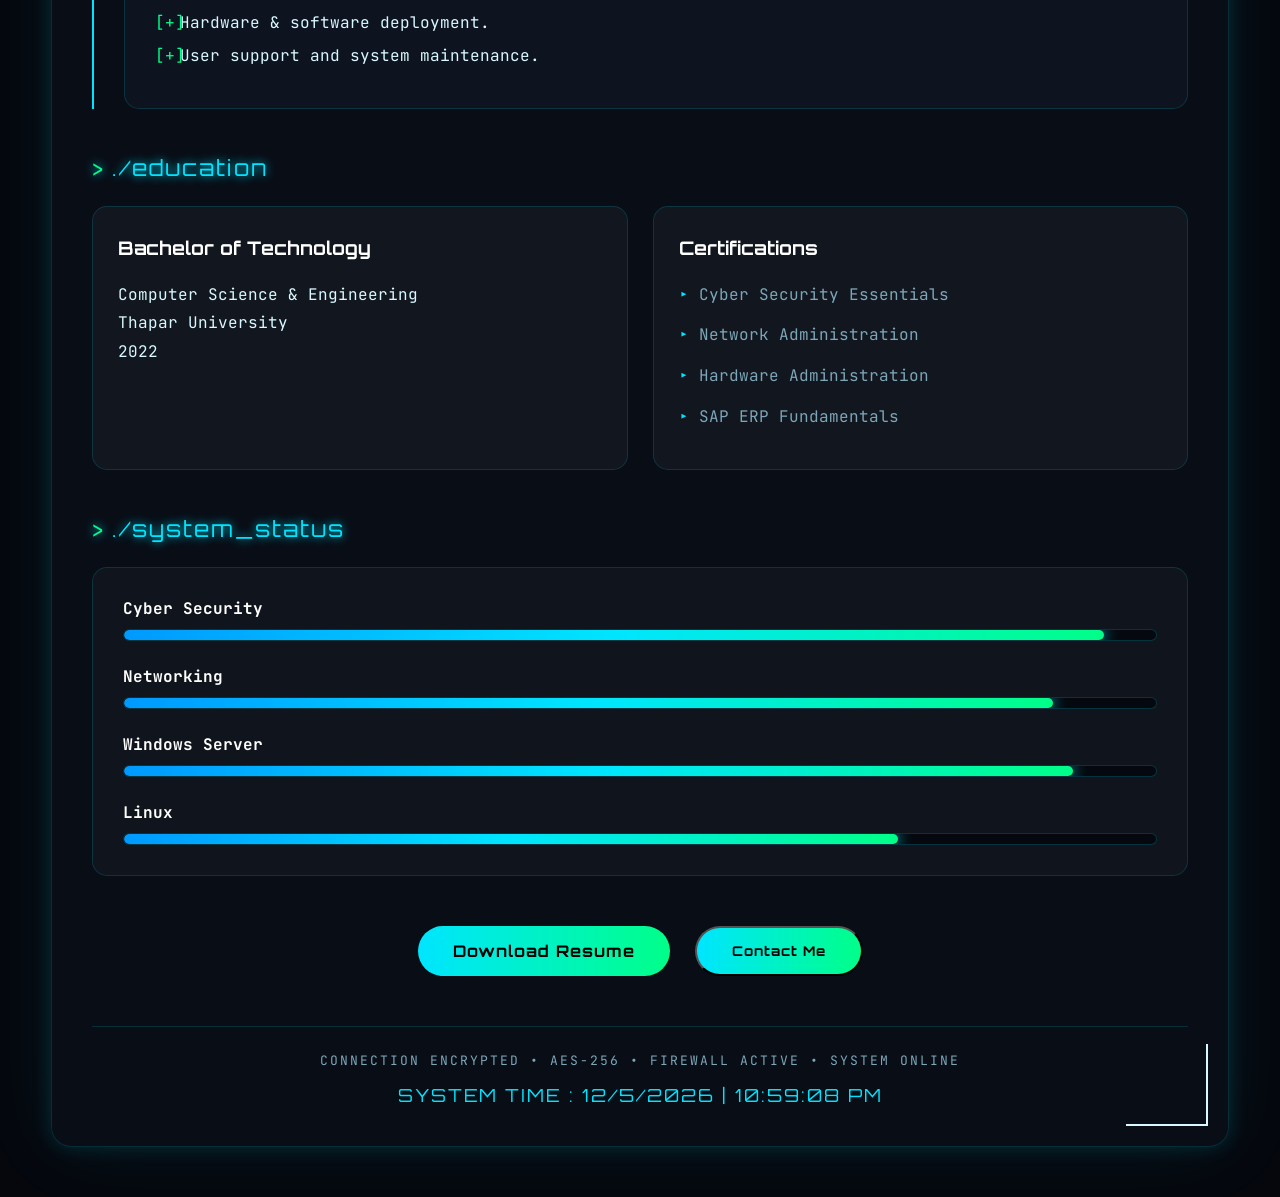
==== commit 6aa0b3c8: "Update index.html" ====
--- a/index.html
+++ b/index.html
@@ -478,25 +478,7 @@
     </div>
 
     <script src="script.js"></script>
-<script>
-const contactBtn = document.getElementById("contactBtn");
-const contactPopup = document.getElementById("contactPopup");
-const closePopup = document.getElementById("closePopup");
-
-contactBtn.onclick = function() {
-    contactPopup.style.display = "block";
-}
-
-closePopup.onclick = function() {
-    contactPopup.style.display = "none";
-}
-
-window.onclick = function(event) {
-    if (event.target == contactPopup) {
-        contactPopup.style.display = "none";
-    }
-}
-</script>
+
 </body>
 
 </html>
